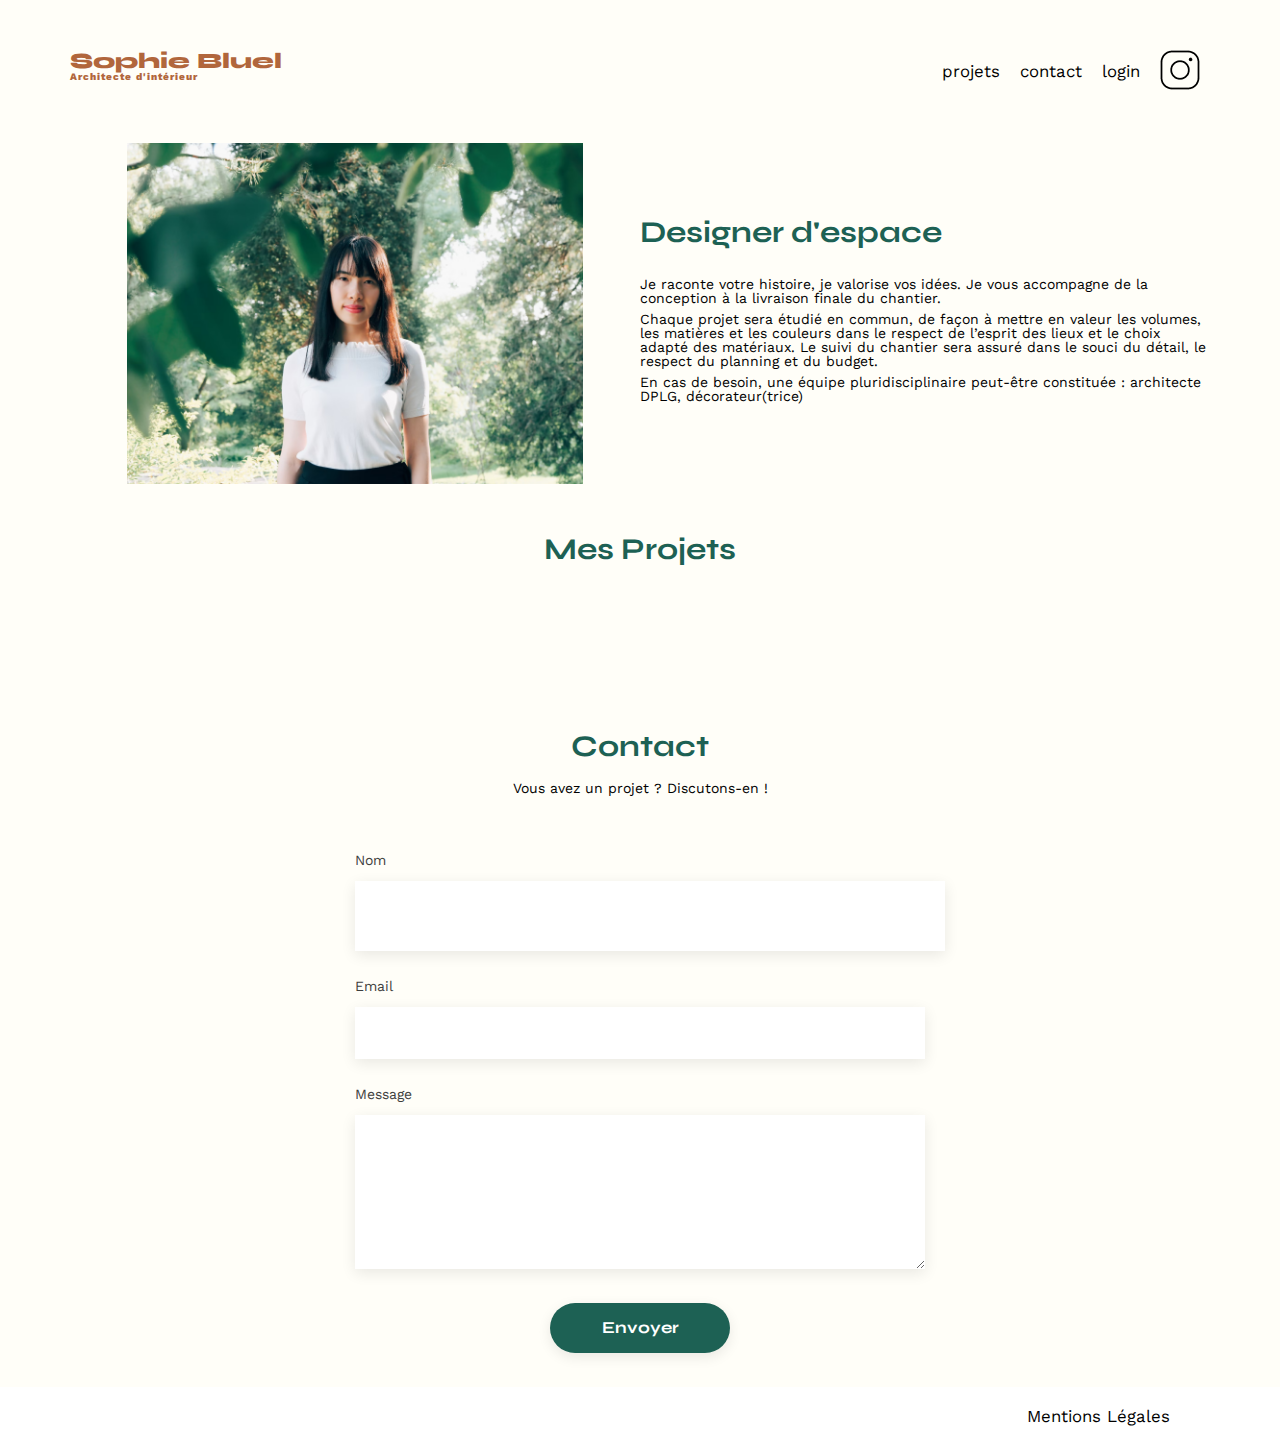
==== FrontEnd/index.html @ 84bda0c9 "Add Delete project JS first modal, work in progress on second modal" ====
<!DOCTYPE html>
<html lang="fr">
  <head>
    <meta charset="UTF-8" />
    <meta name="viewport" content="width=device-width, initial-scale=1.0" />
    <meta name="description" content="Sophie Bluel - Architecte d'intérieur" />
    <title>Sophie Bluel - Architecte d'intérieur</title>
    <link rel="preconnect" href="https://fonts.googleapis.com" />
    <link rel="preconnect" href="https://fonts.gstatic.com" crossorigin />
    <link href="https://fonts.googleapis.com/css2?family=Syne:wght@700;800&family=Work+Sans&display=swap" rel="stylesheet" />
    <link rel="stylesheet" href="https://cdnjs.cloudflare.com/ajax/libs/font-awesome/6.2.1/css/all.min.css" integrity="sha512-MV7K8+y+gLIBoVD59lQIYicR65iaqukzvf/nwasF0nqhPay5w/9lJmVM2hMDcnK1OnMGCdVK+iQrJ7lzPJQd1w==" crossorigin="anonymous" referrerpolicy="no-referrer">
    <link rel="stylesheet" href="./assets/style.css" />
  </head>
  <body>
    <div id="edit" class="logged-in">
      <div class="display">
        <i class="fa-regular fa-pen-to-square content"></i>
        <p class="content">Mode édition</p>
      </div>
    </div>
    <header>
      <h1>Sophie Bluel <span>Architecte d'intérieur</span></h1>
      <nav>
        <ul>
          <li>projets</li>
          <li>contact</li>
          <li class="logged-out"><a href="./login.html">login</a></li>
          <li class="logged-in"><a class="logout-link" href="#">logout</a></li>
          <li><img src="./assets/icons/instagram.png" alt="Instagram" /></li>
        </ul>
      </nav>
    </header>
    <main>
      <section id="introduction">
        <figure>
          <img src="./assets/images/sophie-bluel.png" alt="" />
        </figure>
        <article>
          <h2>Designer d'espace</h2>
          <p>Je raconte votre histoire, je valorise vos idées. Je vous accompagne de la conception à la livraison finale du chantier.</p>
          <p>Chaque projet sera étudié en commun, de façon à mettre en valeur les volumes, les matières et les couleurs dans le respect de l’esprit des lieux et le choix adapté des matériaux. Le suivi du chantier sera assuré dans le souci du détail, le respect du planning et du budget.</p>
          <p>En cas de besoin, une équipe pluridisciplinaire peut-être constituée : architecte DPLG, décorateur(trice)</p>
        </article>
      </section>
      <section id="portfolio">
        <div id="project" class="logged-in">
          <h2>Mes Projets</h2>
          <button id="openModalButton" class="project-display">
            <i class="fa-regular fa-pen-to-square project-content"></i>
            <p class="project-content">Modifier</p>
          </button>
        </div>
        <h2 class="logged-out">Mes Projets</h2>
        <div id="filter-container" class="logged-out"></div>
        <div class="gallery"></div>
      </section>
      <section id="contact">
        <h2>Contact</h2>
        <p>Vous avez un projet ? Discutons-en !</p>
        <form action="#" method="post">
          <label for="name">Nom</label>
          <input type="text" name="name" id="name" />
          <label for="email">Email</label>
          <input type="email" name="email" id="email" />
          <label for="message">Message</label>
          <textarea name="message" id="message" cols="30" rows="10"></textarea>
          <input type="submit" value="Envoyer" />
        </form>
      </section>
      <section id="modalPortfolio" class="modal">
        <div class="modal-content">
          <span id="closeModalButton" class="close">&times;</span>
          <h1 class="photo-title">Galerie photo</h1>
          <div class="modalGallery"></div>
          <div class="line-separator"></div>
          <div class="modalDisplayButton">
            <button id="openAddProjectModalButton">Ajouter une photo</button>
          </div>
        </div>
      </section>
      <section id="addProjectModal" class="modal">
        <div class="modal-content">
          <span id="closeAddModalButton" class="close">&times;</span>
          <h1 class="photo-title">Ajout photo</h1>
          <div class="add-photo"></div>
          <form id="add-project">
            <div class="input-project">
              <label for="title">Titre</label>
              <input type="text" id="title" name="title" required autocomplete="title" />
            </div>
            <div class="input-project">
              <label for="category">Catégorie</label>
              <div class="custom-select">
                <select id="category" name="category[]" required multiple>
                  <option value="choix1">Choix 1</option>
                  <option value="choix2">Choix 2</option>
                  <option value="choix3">Choix 3</option>
                </select>
                <div class="select-arrow"></div>
              </div>
            </div>
          </form>
          <div class="line-separator"></div>
          <div class="modalDisplayButton">
            <button class="validation">Valider</button>
          </div>
        </div>
      </section>
    </main>

    <footer>
      <nav>
        <ul>
          <li>Mentions Légales</li>
        </ul>
      </nav>
    </footer>
    <script src="./scripts/main.js"></script>
  </body>
</html>
---- FrontEnd/assets/style.css ----
/* http://meyerweb.com/eric/tools/css/reset/
   v2.0 | 20110126
   License: none (public domain)
*/

html,
body,
div,
span,
applet,
object,
iframe,
h1,
h2,
h3,
h4,
h5,
h6,
p,
blockquote,
pre,
a,
abbr,
acronym,
address,
big,
cite,
code,
del,
dfn,
em,
img,
ins,
kbd,
q,
s,
samp,
small,
strike,
strong,
sub,
sup,
tt,
var,
b,
u,
i,
center,
dl,
dt,
dd,
ol,
ul,
li,
fieldset,
form,
label,
legend,
table,
caption,
tbody,
tfoot,
thead,
tr,
th,
td,
article,
aside,
canvas,
details,
embed,
figure,
figcaption,
footer,
header,
hgroup,
menu,
nav,
output,
ruby,
section,
summary,
time,
mark,
audio,
video {
  margin: 0;
  padding: 0;
  border: 0;
  font-size: 100%;
  font: inherit;
  vertical-align: baseline;
}
/* HTML5 display-role reset for older browsers */
article,
aside,
details,
figcaption,
figure,
footer,
header,
hgroup,
menu,
nav,
section {
  display: block;
}
body {
  line-height: 1;
  background-color: #fffef8;
}
ol,
ul {
  list-style: none;
}
blockquote,
q {
  quotes: none;
}
blockquote:before,
blockquote:after,
q:before,
q:after {
  content: "";
  content: none;
}
table {
  border-collapse: collapse;
  border-spacing: 0;
}
a {
  color: #000000;
  text-decoration: none;
}
/** end reset css**/
body {
  max-width: 1140px;
  margin: auto;
  font-family: "Work Sans";
  font-size: 14px;
}
header {
  display: flex;
  justify-content: space-between;
  margin: 50px 0;
}
section {
  margin: 50px 0;
}

h1 {
  display: flex;
  flex-direction: column;
  font-family: "Syne";
  font-size: 22px;
  font-weight: 800;
  color: #b1663c;
}

h1 > span {
  font-family: "Work Sans";
  font-size: 10px;
  letter-spacing: 0.1em;
}

h2 {
  font-family: "Syne";
  font-weight: 700;
  font-size: 30px;
  color: #1d6154;
}
nav ul {
  display: flex;
  align-items: center;
  list-style-type: none;
}
nav li {
  padding: 0 10px;
  font-size: 1.2em;
}

li:hover {
  color: #b1663c;
}
#introduction {
  display: flex;
  align-items: center;
}
#introduction figure {
  flex: 1;
}
#introduction img {
  display: block;
  margin: auto;
  width: 80%;
}

#introduction article {
  flex: 1;
}
#introduction h2 {
  margin-bottom: 1em;
}

#introduction p {
  margin-bottom: 0.5em;
}
#portfolio h2 {
  text-align: center;
  margin-bottom: 1em;
}
.gallery {
  width: 100%;
  display: grid;
  grid-template-columns: 1fr 1fr 1fr;
  grid-column-gap: 20px;
  grid-row-gap: 20px;
}

.gallery img {
  width: 100%;
}
#contact {
  width: 50%;
  margin: auto;
}
#contact > * {
  text-align: center;
}
#contact h2 {
  margin-bottom: 20px;
}
#contact form {
  text-align: left;
  margin-top: 30px;
  display: flex;
  flex-direction: column;
}

#contact input {
  height: 50px;
  font-size: 1.2em;
  border: none;
  box-shadow: 0px 4px 14px rgba(0, 0, 0, 0.09);
}
#contact label {
  margin: 2em 0 1em 0;
}
#contact textarea {
  border: none;
  box-shadow: 0px 4px 14px rgba(0, 0, 0, 0.09);
}

input[type="submit"] {
  font-family: "Syne";
  font-weight: 700;
  color: white;
  background-color: #1d6154;
  margin: 2em auto;
  width: 180px;
  text-align: center;
  border-radius: 60px;
}
footer {
  width: 100vw;
  margin-left: calc(-50vw + 50%);
  margin-right: calc(-50vw + 50%);
  padding: 0;
  background-color: #ffffff;
}
footer nav ul {
  display: flex;
  justify-content: flex-end;
  margin: 0;
  width: 100%;
  height: 60px;
  background-color: #ffffff;
  padding-right: 0px;
}
footer nav li {
  position: relative;
  left: -100px;
}

/**** Filter ****/

#filter-container {
  width: 100%;
  height: 37px;
  display: flex;
  justify-content: center;
  gap: 10px;
  margin: 40px 0;
}

.filter-button {
  padding: 10px 20px;
  border: 1px;
  border-style: solid;
  border-color: #1D6154;
  border-radius: 20px;
  background-color: #FFFEF8;
  color: #1D6154;
  cursor: pointer;
  outline: none;
  transition: background-color 0.3s;
  font-family: "Syne";
}

.filter-button:hover {
  background-color: #1D6154;
  color : #ffffff;
}

/**** LOGIN PAGE ****/

.login {
  margin-top: 150px;
}

#error-message {
  display:none; 
  color:red;
  margin-bottom: 30px;
}

.page {
  font-weight: 600;
}

.title {
  display: flex;
  justify-content: center;
  color: #1D6154;
  font-family: "Syne";
  font-size: 30px;
  margin-bottom: 50px;
}

#login-form {
  display: flex;
  justify-content: center;
  align-items: center;
  flex-direction: column;
}

.input-group {
  width: 359px;
  margin-bottom: 40px;
}

label {
  display: block;
  margin-bottom: 10px;
  color: #3D3D3D;
}

input[type="text"],
input[type="password"] {
  width: 100%;
  height: 31px;
  padding: 10px;
  border: none;
  box-shadow: 0 2px 5px rgba(0, 0, 0, 0.1);
}

.button {
  width: 179px;
  height: 36px;
  padding: 10px 20px;
  border: none;
  border-radius: 20px;
  background-color: #1D6154;
  color: #FFFEF8;
  cursor: pointer;
  outline: none;
  font-family: "Syne";
  margin-bottom: 20px;
}

.link {
  display: flex;
  justify-content: center;
  align-items: center;
  text-decoration: underline;
  color: #3D3D3D;
}

.footer-login {
  position: fixed;
  bottom: 0;
  left: 0;
  width: 100%;
}

/**** LOGGED IN ****/
#edit {
  width: 100vw;
  position: relative;
  left: 50%;
  right: 50%;
  margin-left: -50vw;
  margin-right: -50vw;
  height: 59px;
  background-color: #000000;
  color: #ffffff;
}

.display {
  display: flex;
  justify-content: center;
  flex-direction: row;
  gap: 10px;
}

.content {
  margin-top: 20px;
}

#project {
  display: flex;
  justify-content: center;
  flex-direction: row;
  gap: 30px;
  padding-left: 14%;
  margin-bottom: 50px;
}

.project-display {
  display: flex;
  justify-content: center;
  flex-direction: row;
  gap: 10px;
  border: none;
  background-color: transparent;
  margin-top: 8px;
  color:#000000;
  font-weight: 400;
  font-family: "work sans";
  font-size: 14px;
  cursor: pointer;
}

/*** test content ***/

/* Le style du fond */
.modal {
  display: none; /* Caché par défaut */
  position: fixed; /* Reste en place */
  z-index: 1; /* Situé au-dessus */
  left: 0;
  top: 0;
  width: 100%; /* Pleine largeur */
  height: 100%; /* Pleine hauteur */
  overflow: auto; /* Permet de scroller si nécessaire */
  background-color: rgb(0,0,0); /* Couleur de fond */
  background-color: rgba(0,0,0,0.4); /* Noir avec opacité */
}

/* Le style du contenu du modal */
.modal-content {
  background-color: #fefefe;
  border: 1px solid #888;
  border-radius: 10px;
  width: 428px;
  height: auto;
  position: absolute;
  top: 15%;
  left: 30%;
  padding: 50px 100px;
}

body.modal-open {
  overflow: hidden;
}

/* Le bouton de fermeture (x) */
.close {
  color: black;
  float: right;
  font-size: 28px;
  font-weight: bold;
  position: relative;
  left: 60px;
  top: -20px;
}

.close:hover,
.close:focus {
  text-decoration: none;
  cursor: pointer;
}

.photo-title {
  font-size: 26px;
  font-weight: 600;
  display: flex;
  text-align: center;
  position: relative;
  top: 5%;
  font-family: "Work sans";
  color: black;
  margin-bottom: 50px;
}

.modalGallery {
  width: 100%;
  height: auto;
  display: flex;
  flex-wrap: wrap;
  align-items: flex-start;
  gap: 10px;
  margin-bottom: -20px;
}

.modalGallery figure {
  margin-bottom: 30px;
}

.modal-item {
  display: flex;
  width: 76.86px;
  height: 102.57px;
  position: relative;
  right: 16.5px;
}

.modalDisplayButton {
  display: flex;
  justify-content: center;
  align-items: center;
}

#openAddProjectModalButton {
  width: 237px;
  height: 36px;
  padding: 10px 20px;
  border: none;
  border-radius: 20px;
  background-color: #1D6154;
  color: #FFFEF8;
  cursor: pointer;
  outline: none;
  font-family: "Syne";
}

.line-separator {
  border-top: 1px solid #B3B3B3;
  padding: 0 12.6%;
  margin: 50px 0;
}

.trash {
  width: 7px;
  height: 7px;
  position: relative;
  left: 71px;
  top: 5px;
  background-color: black;
  padding: 5px 5px;
  border-radius: 3px;
  cursor: pointer;
}

.fa-trash-can {
  color: white;
  font-size: 8px;
  position: relative;
  top: -5px;
}

.add-photo {
  width: 420px;
  height: 169px;
  background-color: #E8F1F6;
  margin-bottom: 30px;
}

input[id="title"],
input[id="category"] {
  width: 400px;
}

input[id="title"] {
  margin-bottom: 30px;
}

.custom-select {
  position: relative;
  width: 100%;
  display: inline-block;
}

.custom-select select {
  width: 100%;
  padding: 10px;
  border: 1px solid #ccc;
  border-radius: 4px;
  -webkit-appearance: none;
  -moz-appearance: none;
  appearance: none;
  cursor: pointer;
  background-color: #fff; /* Ajoutez la couleur de fond souhaitée */
}

.validation {
  width: 237px;
  height: 36px;
  padding: 10px 20px;
  border: none;
  border-radius: 20px;
  background-color: #A7A7A7;
  color: #FFFEF8;
  cursor: pointer;
  outline: none;
  font-family: "Syne";
}
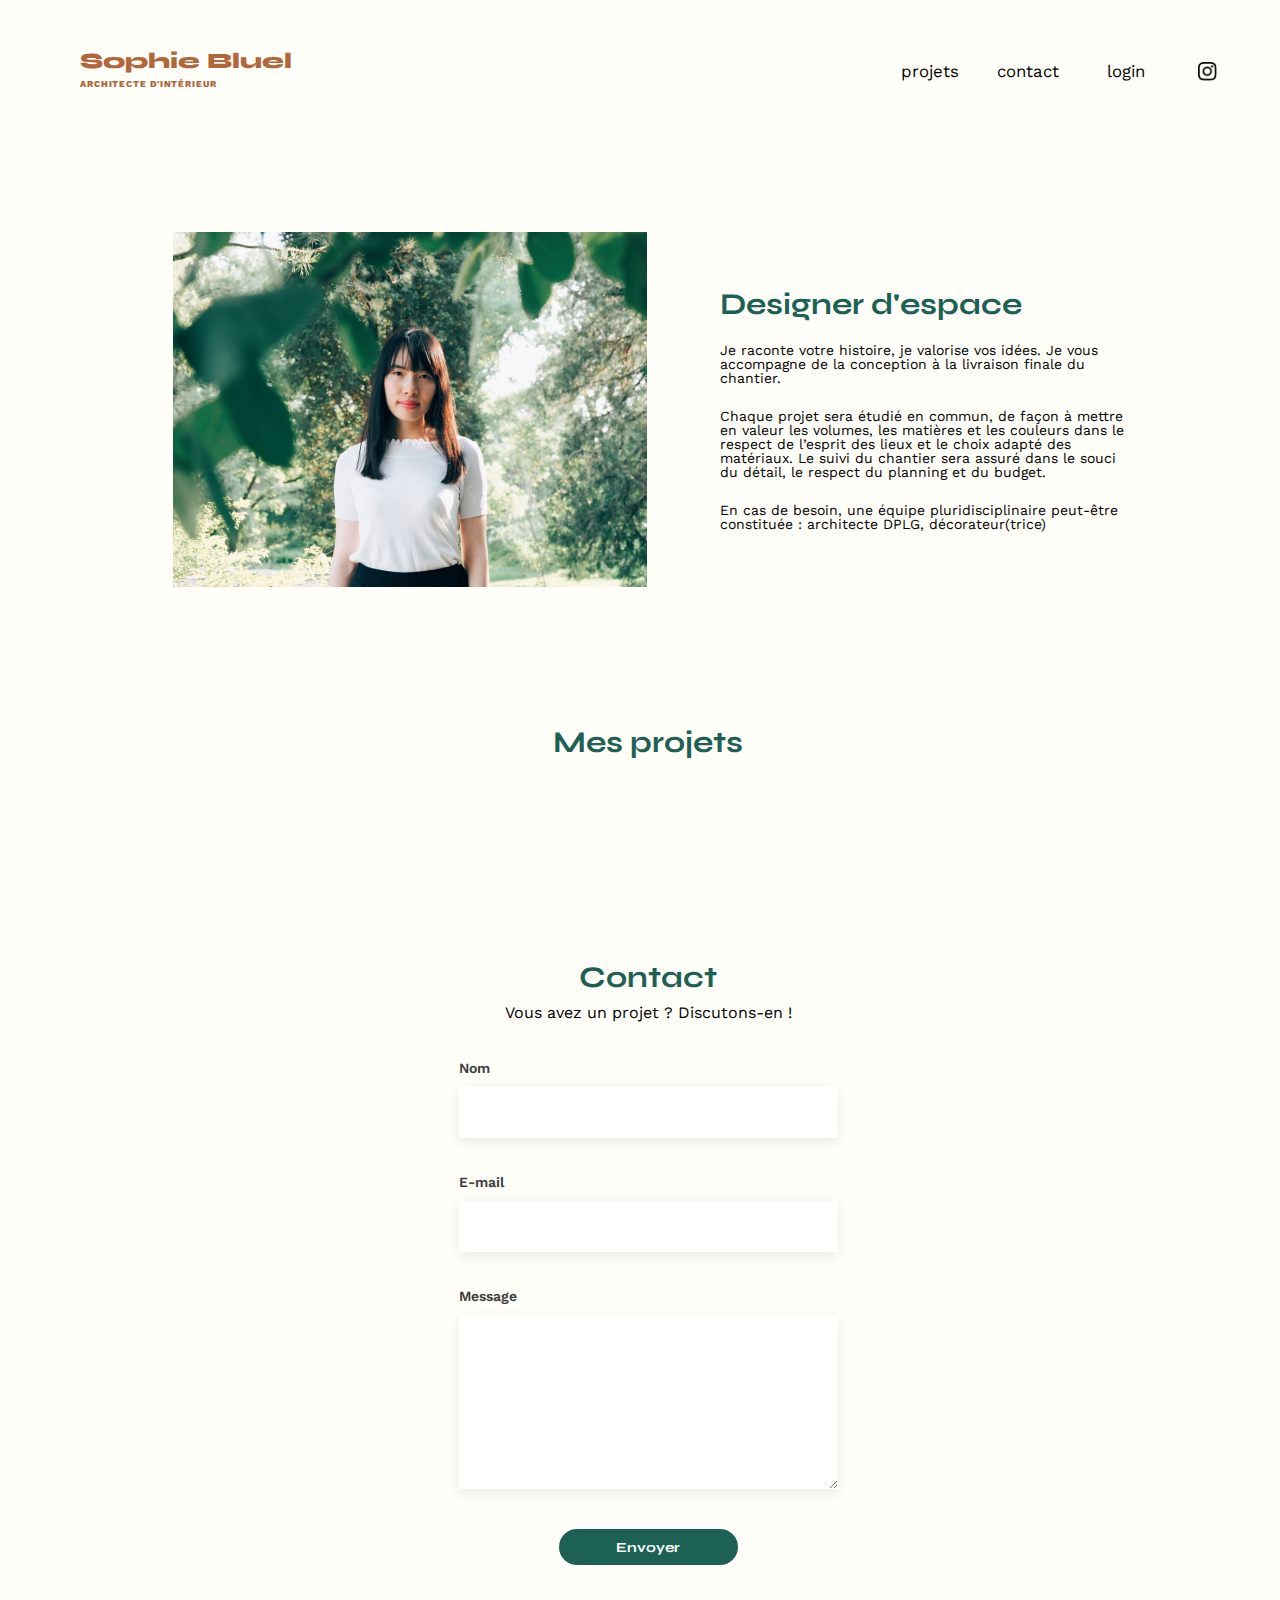
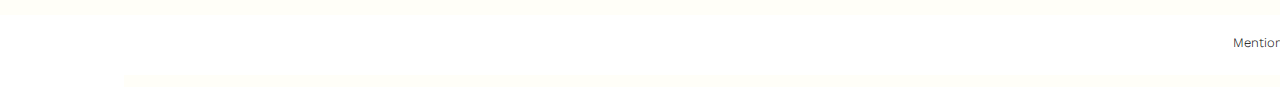
==== commit 9a2b616a: "Adjust display index, login" ====
--- a/FrontEnd/index.html
+++ b/FrontEnd/index.html
@@ -8,7 +8,7 @@
     <link rel="preconnect" href="https://fonts.googleapis.com" />
     <link rel="preconnect" href="https://fonts.gstatic.com" crossorigin />
     <link href="https://fonts.googleapis.com/css2?family=Syne:wght@700;800&family=Work+Sans&display=swap" rel="stylesheet" />
-    <link rel="stylesheet" href="https://cdnjs.cloudflare.com/ajax/libs/font-awesome/6.2.1/css/all.min.css" integrity="sha512-MV7K8+y+gLIBoVD59lQIYicR65iaqukzvf/nwasF0nqhPay5w/9lJmVM2hMDcnK1OnMGCdVK+iQrJ7lzPJQd1w==" crossorigin="anonymous" referrerpolicy="no-referrer">
+    <link rel="stylesheet" href="https://cdnjs.cloudflare.com/ajax/libs/font-awesome/6.2.1/css/all.min.css" integrity="sha512-MV7K8+y+gLIBoVD59lQIYicR65iaqukzvf/nwasF0nqhPay5w/9lJmVM2hMDcnK1OnMGCdVK+iQrJ7lzPJQd1w==" crossorigin="anonymous" referrerpolicy="no-referrer" />
     <link rel="stylesheet" href="./assets/style.css" />
   </head>
   <body>
@@ -19,14 +19,14 @@
       </div>
     </div>
     <header>
-      <h1>Sophie Bluel <span>Architecte d'intérieur</span></h1>
+      <h1>Sophie Bluel <span>ARCHITECTE D'INTÉRIEUR</span></h1>
       <nav>
         <ul>
-          <li>projets</li>
-          <li>contact</li>
-          <li class="logged-out"><a href="./login.html">login</a></li>
+          <li class="projets">projets</li>
+          <li class="contact">contact</li>
+          <li class="logged-out"><a class="log-in" href="./login.html">login</a></li>
           <li class="logged-in"><a class="logout-link" href="#">logout</a></li>
-          <li><img src="./assets/icons/instagram.png" alt="Instagram" /></li>
+          <li><img class="instagram" src="./assets/icons/instagram.png" alt="Instagram" /></li>
         </ul>
       </nav>
     </header>
@@ -45,12 +45,12 @@
       <section id="portfolio">
         <div id="project" class="logged-in">
           <h2>Mes Projets</h2>
-          <button id="openModalButton" class="project-display">
+          <button id="project-button">
             <i class="fa-regular fa-pen-to-square project-content"></i>
             <p class="project-content">Modifier</p>
           </button>
         </div>
-        <h2 class="logged-out">Mes Projets</h2>
+        <h2 class="logged-out">Mes projets</h2>
         <div id="filter-container" class="logged-out"></div>
         <div class="gallery"></div>
       </section>
@@ -60,29 +60,37 @@
         <form action="#" method="post">
           <label for="name">Nom</label>
           <input type="text" name="name" id="name" />
-          <label for="email">Email</label>
+          <label for="email">E-mail</label>
           <input type="email" name="email" id="email" />
           <label for="message">Message</label>
           <textarea name="message" id="message" cols="30" rows="10"></textarea>
           <input type="submit" value="Envoyer" />
         </form>
       </section>
-      <section id="modalPortfolio" class="modal">
+      <section id="modal-portfolio" class="modal">
         <div class="modal-content">
-          <span id="closeModalButton" class="close">&times;</span>
-          <h1 class="photo-title">Galerie photo</h1>
-          <div class="modalGallery"></div>
+          <span id="close-button" class="close">&times;</span>
+          <h1 class="gallery-title">Galerie photo</h1>
+          <div class="modal-gallery"></div>
           <div class="line-separator"></div>
-          <div class="modalDisplayButton">
-            <button id="openAddProjectModalButton">Ajouter une photo</button>
+          <div class="modal-button">
+            <button id="add-button">Ajouter une photo</button>
           </div>
         </div>
       </section>
-      <section id="addProjectModal" class="modal">
+      <section id="modal-project" class="modal">
         <div class="modal-content">
-          <span id="closeAddModalButton" class="close">&times;</span>
+          <i id="arrow" class="fa-solid fa-arrow-left"></i>
+          <span id="close-add-button" class="close">&times;</span>
           <h1 class="photo-title">Ajout photo</h1>
-          <div class="add-photo"></div>
+          <div id="modal-error"></div>
+          <div class="add-photo">
+            <img id="image-preview" alt="Aperçu de l'image"/>
+            <img id="picture" src="./assets/images/picture.svg" alt="zone de photos à ajouter pour le formulaire" />
+            <input type="file" id="file-input" accept=".jpg, .jpeg, .png"/>
+            <button class="button-photo">+ Ajouter photo</button>
+            <span class="button-text">jpg, png : 4mo max</span>
+          </div>
           <form id="add-project">
             <div class="input-project">
               <label for="title">Titre</label>
@@ -90,28 +98,25 @@
             </div>
             <div class="input-project">
               <label for="category">Catégorie</label>
-              <div class="custom-select">
-                <select id="category" name="category[]" required multiple>
-                  <option value="choix1">Choix 1</option>
-                  <option value="choix2">Choix 2</option>
-                  <option value="choix3">Choix 3</option>
-                </select>
-                <div class="select-arrow"></div>
-              </div>
+              <select id="category" name="category" required autocomplete="category">
+                <option></option>
+                <option value="1">Objets</option>
+                <option value="2">Appartements</option>
+                <option value="3">Hotels & restaurants</option>
+              </select>
+            </div>
+            <div class="line-separator"></div>
+            <div class="modal-button">
+              <button class="validation" type="submit">Valider</button>
             </div>
           </form>
-          <div class="line-separator"></div>
-          <div class="modalDisplayButton">
-            <button class="validation">Valider</button>
-          </div>
         </div>
       </section>
     </main>
-
     <footer>
       <nav>
         <ul>
-          <li>Mentions Légales</li>
+          <li>Mentions légales</li>
         </ul>
       </nav>
     </footer>
--- a/FrontEnd/assets/style.css
+++ b/FrontEnd/assets/style.css
@@ -112,6 +112,9 @@
 ol,
 ul {
   list-style: none;
+  display: flex;
+  position: relative;
+  top: 12px;
 }
 blockquote,
 q {
@@ -155,12 +158,15 @@
   font-size: 22px;
   font-weight: 800;
   color: #b1663c;
+  position: relative;
+  left: 10px;
 }
 
 h1 > span {
   font-family: "Work Sans";
-  font-size: 10px;
+  font-size: 9px;
   letter-spacing: 0.1em;
+  margin-top: 8px;
 }
 
 h2 {
@@ -169,6 +175,9 @@
   font-size: 30px;
   color: #1d6154;
 }
+h2 .logged-out {
+  width: 200px;
+}
 nav ul {
   display: flex;
   align-items: center;
@@ -177,6 +186,7 @@
 nav li {
   padding: 0 10px;
   font-size: 1.2em;
+  font-weight: 400;
 }
 
 li:hover {
@@ -185,81 +195,135 @@
 #introduction {
   display: flex;
   align-items: center;
+  gap: 73px;
+  margin-top: 143px;
+  margin-left: 103px;
 }
 #introduction figure {
-  flex: 1;
+  width: 474px;
+  height: 355px;
 }
 #introduction img {
-  display: block;
-  margin: auto;
-  width: 80%;
-}
-
+  display: flex;
+  width: 474px;
+  height: 355px;
+}
 #introduction article {
-  flex: 1;
+  display: flex;
+  flex-direction: column;
+  width: 404px;
+  gap: 24px;
 }
 #introduction h2 {
-  margin-bottom: 1em;
+  margin-bottom: 0px;
 }
 
 #introduction p {
-  margin-bottom: 0.5em;
+  margin-bottom: 0px;
+  display: flex;
+}
+#portfolio {
+  display: flex;
+  flex-direction: column;
+  margin-top: 140px;
 }
 #portfolio h2 {
   text-align: center;
   margin-bottom: 1em;
+  display: flex;
+  justify-content: center;
+  padding-left: 15px;
 }
 .gallery {
-  width: 100%;
-  display: grid;
-  grid-template-columns: 1fr 1fr 1fr;
-  grid-column-gap: 20px;
-  grid-row-gap: 20px;
-}
-
+  width: 83.5%;
+  display: flex;
+  flex-wrap: wrap;
+  justify-content: flex-start;
+  gap: 18px;
+  margin-bottom: -20px;
+  position: relative;
+  left: 103px;
+  top: -5px;
+}
+.gallery figure {
+  margin-bottom: 20px;
+}
+.gallery .work-item figcaption {
+  font-size: 13px;
+  margin-top: 6px;
+}
+.work-item {
+  width: 305px;
+  height: 407px;
+}
 .gallery img {
   width: 100%;
 }
 #contact {
   width: 50%;
   margin: auto;
+  display: flex;
+  flex-direction: column;
+  align-items: center;
+  position: relative;
+  top: 28px;
+  left: 8px;
+}
+#contact p {
+  font-size: 16px;
 }
 #contact > * {
   text-align: center;
 }
 #contact h2 {
-  margin-bottom: 20px;
+  margin-bottom: 13px;
 }
 #contact form {
   text-align: left;
-  margin-top: 30px;
+  margin-top: 15px;
   display: flex;
   flex-direction: column;
-}
-
-#contact input {
-  height: 50px;
+  gap: 12px;
+}
+
+#contact #name {
+  width: 359px;
+  height: 31px;
   font-size: 1.2em;
   border: none;
   box-shadow: 0px 4px 14px rgba(0, 0, 0, 0.09);
 }
+#contact input[type="email"] {
+  width: 375px;
+  height: 49px;
+  border: none;
+  box-shadow: 0px 4px 14px rgba(0, 0, 0, 0.09);
+}
+#contact #message {
+  width: 375px;
+  height: 170px;
+}
 #contact label {
-  margin: 2em 0 1em 0;
+  font-weight: 600;
+  margin-top: 25px;
+  margin-bottom: 0px;
 }
 #contact textarea {
   border: none;
   box-shadow: 0px 4px 14px rgba(0, 0, 0, 0.09);
 }
-
 input[type="submit"] {
   font-family: "Syne";
   font-weight: 700;
   color: white;
   background-color: #1d6154;
   margin: 2em auto;
-  width: 180px;
+  width: 179px;
+  height: 36px;
   text-align: center;
   border-radius: 60px;
+  border: none;
+  font-size: 14px;
 }
 footer {
   width: 100vw;
@@ -267,6 +331,9 @@
   margin-right: calc(-50vw + 50%);
   padding: 0;
   background-color: #ffffff;
+  display: flex;
+  position: relative;
+  bottom: -50px;
 }
 footer nav ul {
   display: flex;
@@ -279,7 +346,10 @@
 }
 footer nav li {
   position: relative;
-  left: -100px;
+  left: 1223px;
+  top: -15px;
+  font-size: 13px;
+  font-weight: 300;
 }
 
 /**** Filter ****/
@@ -291,10 +361,16 @@
   justify-content: center;
   gap: 10px;
   margin: 40px 0;
-}
-
-.filter-button {
-  padding: 10px 20px;
+  position: relative;
+  top: -15px;
+  left: 7px;
+}
+
+.filter-un,
+.filter-deux,
+.filter-trois, 
+.filter-quatre {
+  padding: 5px 5px;
   border: 1px;
   border-style: solid;
   border-color: #1D6154;
@@ -305,11 +381,29 @@
   outline: none;
   transition: background-color 0.3s;
   font-family: "Syne";
-}
-
-.filter-button:hover {
+  font-size: 16px;
+  font-weight: 700;
+}
+
+.filter-un:hover,
+.filter-deux:hover,
+.filter-trois:hover, 
+.filter-quatre:hover {
   background-color: #1D6154;
   color : #ffffff;
+}
+
+.filter-un,
+.filter-deux {
+  width: 100px;
+}
+
+.filter-trois {
+  width: 157px;
+}
+
+.filter-quatre {
+  width: 198px;
 }
 
 /**** LOGIN PAGE ****/
@@ -326,6 +420,9 @@
 
 .page {
   font-weight: 600;
+  display: flex;
+  position: relative;
+  left: -25px;
 }
 
 .title {
@@ -334,7 +431,10 @@
   color: #1D6154;
   font-family: "Syne";
   font-size: 30px;
-  margin-bottom: 50px;
+  margin-bottom: 60px;
+  position: relative;
+  left: -3px;
+  top: 8px;
 }
 
 #login-form {
@@ -342,11 +442,14 @@
   justify-content: center;
   align-items: center;
   flex-direction: column;
+  position: relative;
+  left: -10px;
+  top: -15px;
 }
 
 .input-group {
   width: 359px;
-  margin-bottom: 40px;
+  margin-bottom: 33px;
 }
 
 label {
@@ -361,7 +464,7 @@
   height: 31px;
   padding: 10px;
   border: none;
-  box-shadow: 0 2px 5px rgba(0, 0, 0, 0.1);
+  box-shadow: 0px 4px 14px rgba(0, 0, 0, 0.09);
 }
 
 .button {
@@ -375,7 +478,9 @@
   cursor: pointer;
   outline: none;
   font-family: "Syne";
-  margin-bottom: 20px;
+  margin-bottom: 12px;
+  position: relative;
+  left: 10px;
 }
 
 .link {
@@ -426,7 +531,7 @@
   margin-bottom: 50px;
 }
 
-.project-display {
+#project-button {
   display: flex;
   justify-content: center;
   flex-direction: row;
@@ -440,8 +545,6 @@
   font-size: 14px;
   cursor: pointer;
 }
-
-/*** test content ***/
 
 /* Le style du fond */
 .modal {
@@ -462,7 +565,7 @@
   background-color: #fefefe;
   border: 1px solid #888;
   border-radius: 10px;
-  width: 428px;
+  width: 420px;
   height: auto;
   position: absolute;
   top: 15%;
@@ -491,7 +594,7 @@
   cursor: pointer;
 }
 
-.photo-title {
+.gallery-title {
   font-size: 26px;
   font-weight: 600;
   display: flex;
@@ -503,17 +606,29 @@
   margin-bottom: 50px;
 }
 
-.modalGallery {
+.photo-title {
+  font-size: 26px;
+  font-weight: 600;
+  display: flex;
+  text-align: center;
+  position: relative;
+  top: -20px;
+  font-family: "Work sans";
+  color: black;
+  margin-bottom: 50px;
+}
+
+.modal-gallery {
   width: 100%;
   height: auto;
   display: flex;
   flex-wrap: wrap;
   align-items: flex-start;
-  gap: 10px;
+  gap: 8.9px;
   margin-bottom: -20px;
 }
 
-.modalGallery figure {
+.modal-gallery figure {
   margin-bottom: 30px;
 }
 
@@ -525,13 +640,13 @@
   right: 16.5px;
 }
 
-.modalDisplayButton {
-  display: flex;
-  justify-content: center;
-  align-items: center;
-}
-
-#openAddProjectModalButton {
+.modal-button {
+  display: flex;
+  justify-content: center;
+  align-items: center;
+}
+
+#add-button {
   width: 237px;
   height: 36px;
   padding: 10px 20px;
@@ -545,6 +660,7 @@
 }
 
 .line-separator {
+  width: 314.19px;
   border-top: 1px solid #B3B3B3;
   padding: 0 12.6%;
   margin: 50px 0;
@@ -564,25 +680,59 @@
 
 .fa-trash-can {
   color: white;
-  font-size: 8px;
-  position: relative;
-  top: -5px;
+  font-size: 11px;
+  position: relative;
+  display: flex;
+  justify-content: center;
+  align-items: center;
+  top: -2px;
 }
 
 .add-photo {
+  display: flex;
+  align-items: center;
+  justify-content: center;
+  position: relative;
   width: 420px;
   height: 169px;
   background-color: #E8F1F6;
   margin-bottom: 30px;
 }
 
-input[id="title"],
-input[id="category"] {
-  width: 400px;
+#image-preview {
+  max-width: 100%;
+  max-height: 100%;
+  top: 0;
+  left: 0;
+  display: none;
+}
+
+#file-input {
+  display: none;
+}
+
+.hidden-content {
+  display: none;
 }
 
 input[id="title"] {
+  width: 390px;
   margin-bottom: 30px;
+  padding-left: 20px;
+  font-family: "Work sans";
+  color: #444444;
+  font-size: 14px;
+}
+
+#category {
+  width: 420px;
+  height: 51px;
+  box-shadow: 0px 4px 14px rgba(0, 0, 0, 0.09);
+  border: none;
+  font-family: "Work sans";
+  color: #444444;
+  font-size: 14px;
+  padding-left: 20px;
 }
 
 .custom-select {
@@ -600,7 +750,7 @@
   -moz-appearance: none;
   appearance: none;
   cursor: pointer;
-  background-color: #fff; /* Ajoutez la couleur de fond souhaitée */
+  background-color: #fff;
 }
 
 .validation {
@@ -614,4 +764,110 @@
   cursor: pointer;
   outline: none;
   font-family: "Syne";
+}
+
+.fa-arrow-left {
+  color: black;
+  font-size: 20px;
+  position: relative;
+  left: -60px;
+  top: -15px;
+  cursor: pointer;
+}
+
+.add-photo {
+  display: flex;
+  align-items: center;
+  justify-content: center;
+  flex-direction: column;
+  gap: 10px;
+}
+
+#picture {
+  width: 76px;
+  height: 76px;
+}
+
+.button-photo {
+  width: 173px;
+  height: 36px;
+  padding: 10px 20px;
+  border: none;
+  border-radius: 20px;
+  background-color: #CBD6DC;
+  color: #306685;
+  cursor: pointer;
+  outline: none;
+  font-family: "Syne";
+}
+
+.button-text {
+  font-size: 10px;
+}
+
+#modal-error {
+  display: flex;
+  align-items: center;
+  justify-content: center;
+  display:none; 
+  color:red;
+  margin-bottom: 30px;
+  position: relative;
+  top: -15px;
+}
+
+.title-top {
+  display: flex;
+  position: relative;
+  left: 100px;
+}
+
+.projets {
+  display: flex;
+  position: relative;
+  left: -62px;
+}
+
+.projets-login {
+  display: flex;
+  position: relative;
+  left: -72px;
+}
+
+.contact {
+  display: flex;
+  position: relative;
+  left: -44px;
+}
+
+.contact-login {
+  display: flex;
+  position: relative;
+  left: -52px;
+}
+
+.log-in {
+  display: flex;
+  position: relative;
+  left: -16px;
+}
+
+.instagram {
+  width: 19.35px;
+  display: flex;
+  position: relative;
+  left: 17px;
+}
+
+.instagram-login {
+  width: 19.35px;
+  display: flex;
+  position: relative;
+  left: 10px;
+}
+
+.login-title {
+  display: flex;
+  position: relative;
+  left: 0px;
 }